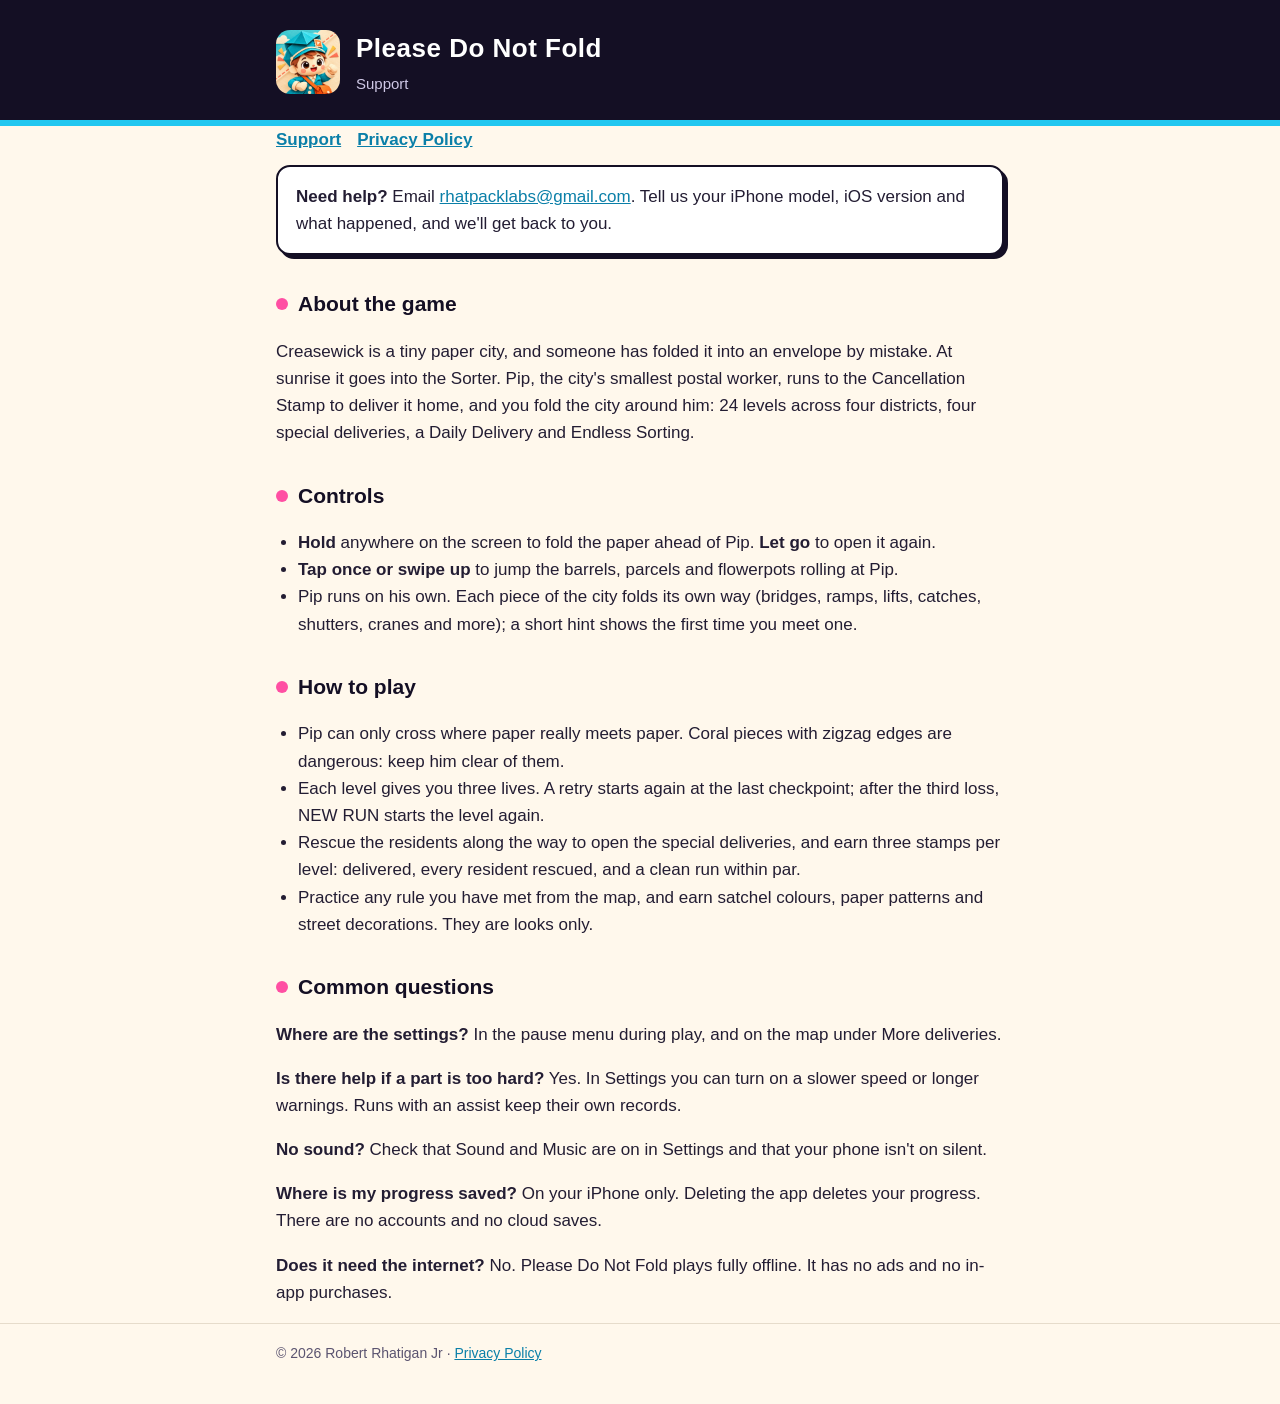
==== pleasedonotfold/index.html @ 5c92c649 "Please Do Not Fold: support and privacy pages Co-Authored-By: Claude Opus 5.5 <noreply@anthropic.com" ====
<!doctype html>
<html lang="en">
<head>
<meta charset="utf-8">
<meta name="viewport" content="width=device-width, initial-scale=1">
<title>Please Do Not Fold Support</title>
<meta name="description" content="Help and contact for Please Do Not Fold, the one-thumb paper-city puzzle runner for iPhone.">
<link rel="stylesheet" href="../style.css">
<link rel="icon" href="icon.png">
</head>
<body>
<header><div class="wrap"><img src="icon.png" alt="Please Do Not Fold icon"><div><h1>Please Do Not Fold</h1><p>Support</p></div></div></header>
<main class="wrap">
<nav><a href="./">Support</a><a href="privacy.html">Privacy Policy</a></nav>

<div class="card">
<strong>Need help?</strong> Email <a href="mailto:rhatpacklabs@gmail.com?subject=Please%20Do%20Not%20Fold%20support">rhatpacklabs@gmail.com</a>.
Tell us your iPhone model, iOS version and what happened, and we'll get back to you.
</div>

<h2>About the game</h2>
<p>Creasewick is a tiny paper city, and someone has folded it into an envelope by mistake. At sunrise it goes into the Sorter.
Pip, the city's smallest postal worker, runs to the Cancellation Stamp to deliver it home, and you fold the city around him:
24 levels across four districts, four special deliveries, a Daily Delivery and Endless Sorting.</p>

<h2>Controls</h2>
<ul>
<li><strong>Hold</strong> anywhere on the screen to fold the paper ahead of Pip. <strong>Let go</strong> to open it again.</li>
<li><strong>Tap once or swipe up</strong> to jump the barrels, parcels and flowerpots rolling at Pip.</li>
<li>Pip runs on his own. Each piece of the city folds its own way (bridges, ramps, lifts, catches, shutters, cranes and more); a short hint shows the first time you meet one.</li>
</ul>

<h2>How to play</h2>
<ul>
<li>Pip can only cross where paper really meets paper. Coral pieces with zigzag edges are dangerous: keep him clear of them.</li>
<li>Each level gives you three lives. A retry starts again at the last checkpoint; after the third loss, NEW RUN starts the level again.</li>
<li>Rescue the residents along the way to open the special deliveries, and earn three stamps per level: delivered, every resident rescued, and a clean run within par.</li>
<li>Practice any rule you have met from the map, and earn satchel colours, paper patterns and street decorations. They are looks only.</li>
</ul>

<h2>Common questions</h2>
<p><strong>Where are the settings?</strong> In the pause menu during play, and on the map under More deliveries.</p>
<p><strong>Is there help if a part is too hard?</strong> Yes. In Settings you can turn on a slower speed or longer warnings. Runs with an assist keep their own records.</p>
<p><strong>No sound?</strong> Check that Sound and Music are on in Settings and that your phone isn't on silent.</p>
<p><strong>Where is my progress saved?</strong> On your iPhone only. Deleting the app deletes your progress. There are no accounts and no cloud saves.</p>
<p><strong>Does it need the internet?</strong> No. Please Do Not Fold plays fully offline. It has no ads and no in-app purchases.</p>
</main>
<footer><div class="wrap">© 2026 Robert Rhatigan Jr · <a href="privacy.html">Privacy Policy</a></div></footer>
</body>
</html>
---- style.css ----
:root{--ink:#140f24;--paper:#fff8ec;--cyan:#22c7f0;--pink:#ff4fa3;--yellow:#ffd84a;--text:#231d33;--muted:#5b5470}
*{box-sizing:border-box}
body{margin:0;background:var(--paper);color:var(--text);font:17px/1.6 -apple-system,BlinkMacSystemFont,"Segoe UI",Roboto,Helvetica,Arial,sans-serif}
header{background:var(--ink);color:#fff;padding:28px 16px 24px;border-bottom:6px solid var(--cyan)}
header .wrap{display:flex;align-items:center;gap:16px}
header img{width:64px;height:64px;border-radius:14px;flex:none}
header h1{margin:0;font-size:26px;letter-spacing:.5px}
header p{margin:2px 0 0;color:#cfc8e6;font-size:15px}
.wrap{max-width:760px;margin:0 auto;padding:0 16px}
main{padding:24px 0 48px}
h2{font-size:21px;margin:32px 0 8px;color:var(--ink)}
h2::before{content:"";display:inline-block;width:12px;height:12px;border-radius:50%;background:var(--pink);margin-right:10px;vertical-align:1px}
a{color:#0a7fa8}
.card{background:#fff;border:2px solid var(--ink);border-radius:14px;padding:16px 18px;margin:12px 0;box-shadow:4px 4px 0 var(--ink)}
nav a{display:inline-block;margin-right:16px;font-weight:600}
ul{padding-left:22px}
footer{color:var(--muted);font-size:14px;border-top:1px solid #e6dccb;padding:18px 0 40px}
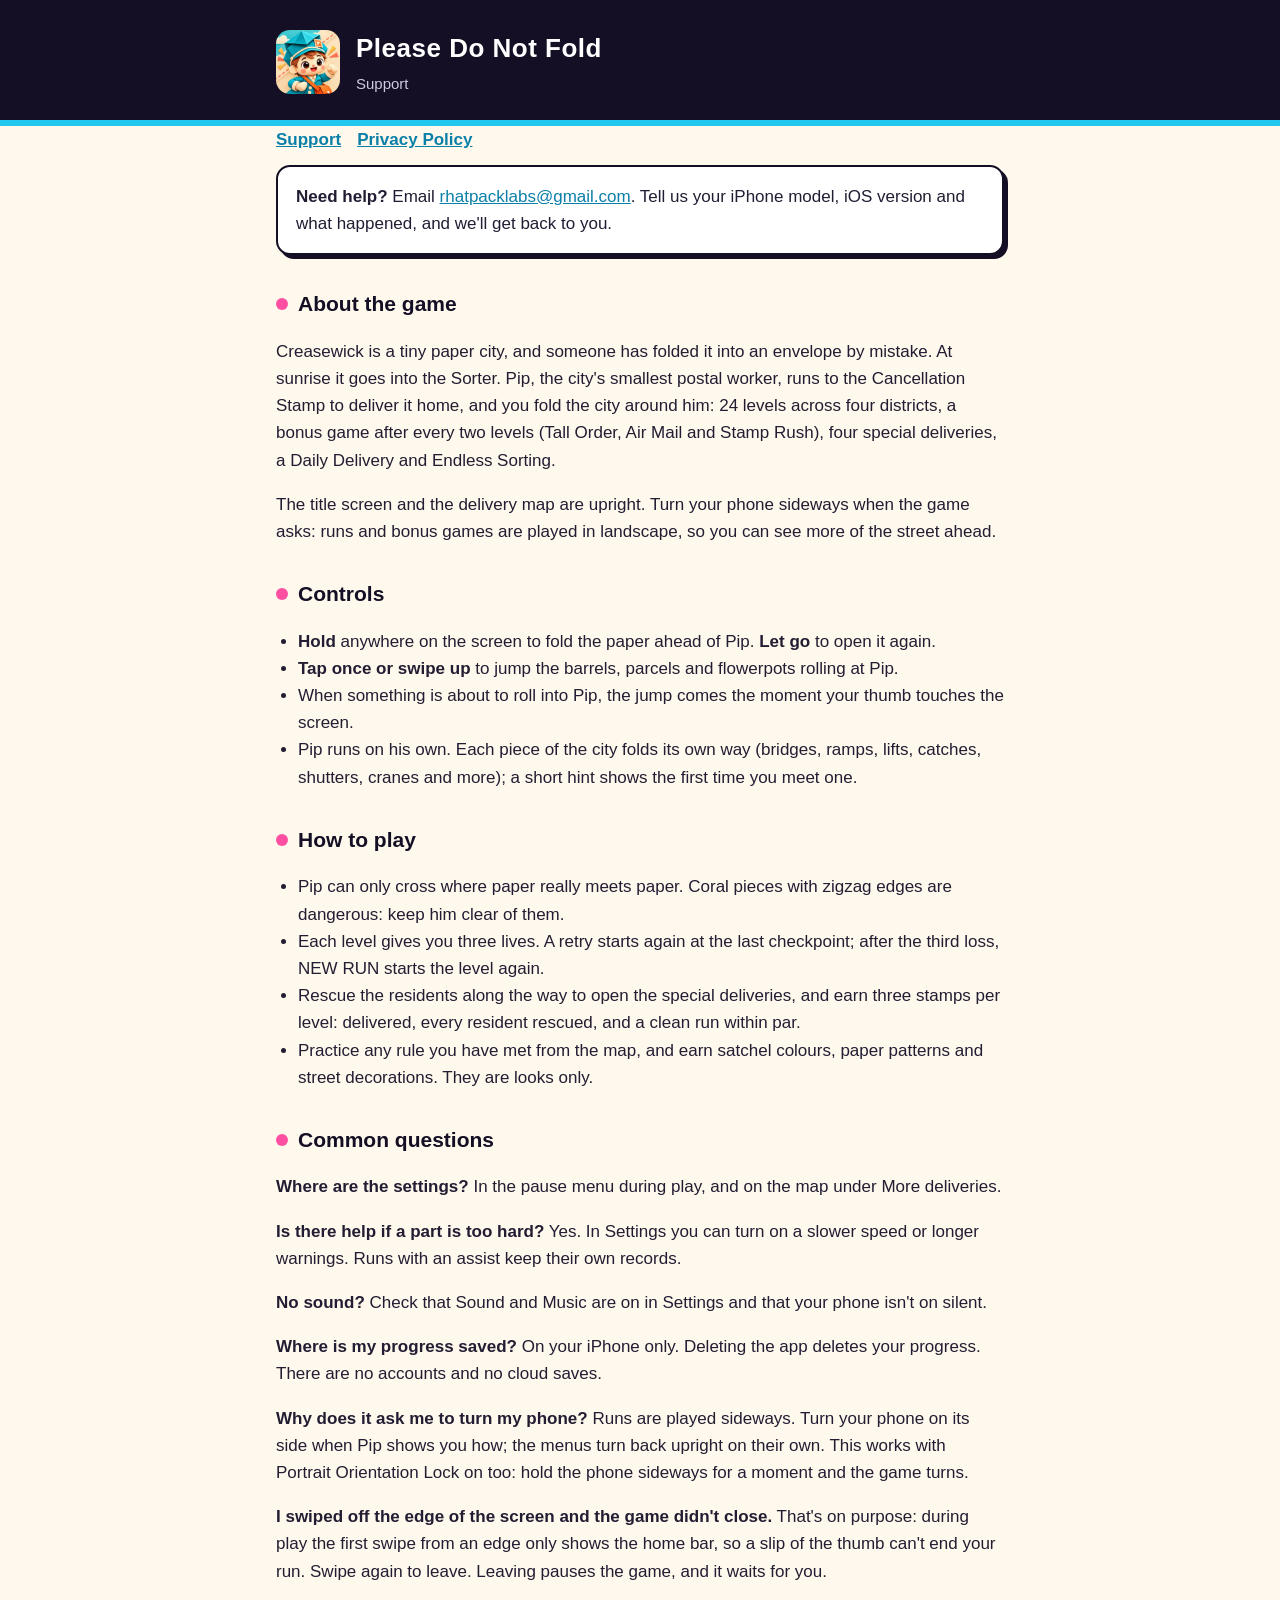
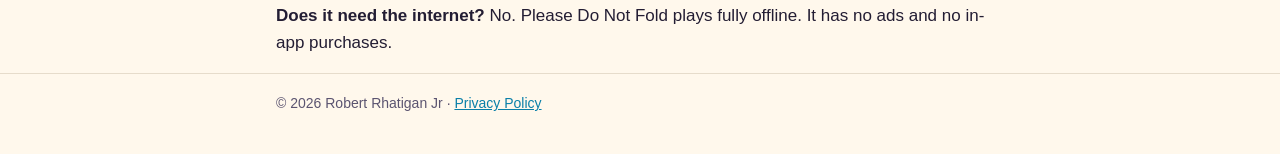
==== commit 8ff9b4bb: "Please Do Not Fold support: landscape runs, bonus games, orientation lock and swipe protection Co-Au" ====
--- a/pleasedonotfold/index.html
+++ b/pleasedonotfold/index.html
@@ -21,12 +21,16 @@
 <h2>About the game</h2>
 <p>Creasewick is a tiny paper city, and someone has folded it into an envelope by mistake. At sunrise it goes into the Sorter.
 Pip, the city's smallest postal worker, runs to the Cancellation Stamp to deliver it home, and you fold the city around him:
-24 levels across four districts, four special deliveries, a Daily Delivery and Endless Sorting.</p>
+24 levels across four districts, a bonus game after every two levels (Tall Order, Air Mail and Stamp Rush),
+four special deliveries, a Daily Delivery and Endless Sorting.</p>
+<p>The title screen and the delivery map are upright. Turn your phone sideways when the game asks: runs and bonus games
+are played in landscape, so you can see more of the street ahead.</p>
 
 <h2>Controls</h2>
 <ul>
 <li><strong>Hold</strong> anywhere on the screen to fold the paper ahead of Pip. <strong>Let go</strong> to open it again.</li>
 <li><strong>Tap once or swipe up</strong> to jump the barrels, parcels and flowerpots rolling at Pip.</li>
+<li>When something is about to roll into Pip, the jump comes the moment your thumb touches the screen.</li>
 <li>Pip runs on his own. Each piece of the city folds its own way (bridges, ramps, lifts, catches, shutters, cranes and more); a short hint shows the first time you meet one.</li>
 </ul>
 
@@ -43,6 +47,8 @@
 <p><strong>Is there help if a part is too hard?</strong> Yes. In Settings you can turn on a slower speed or longer warnings. Runs with an assist keep their own records.</p>
 <p><strong>No sound?</strong> Check that Sound and Music are on in Settings and that your phone isn't on silent.</p>
 <p><strong>Where is my progress saved?</strong> On your iPhone only. Deleting the app deletes your progress. There are no accounts and no cloud saves.</p>
+<p><strong>Why does it ask me to turn my phone?</strong> Runs are played sideways. Turn your phone on its side when Pip shows you how; the menus turn back upright on their own. This works with Portrait Orientation Lock on too: hold the phone sideways for a moment and the game turns.</p>
+<p><strong>I swiped off the edge of the screen and the game didn't close.</strong> That's on purpose: during play the first swipe from an edge only shows the home bar, so a slip of the thumb can't end your run. Swipe again to leave. Leaving pauses the game, and it waits for you.</p>
 <p><strong>Does it need the internet?</strong> No. Please Do Not Fold plays fully offline. It has no ads and no in-app purchases.</p>
 </main>
 <footer><div class="wrap">© 2026 Robert Rhatigan Jr · <a href="privacy.html">Privacy Policy</a></div></footer>
